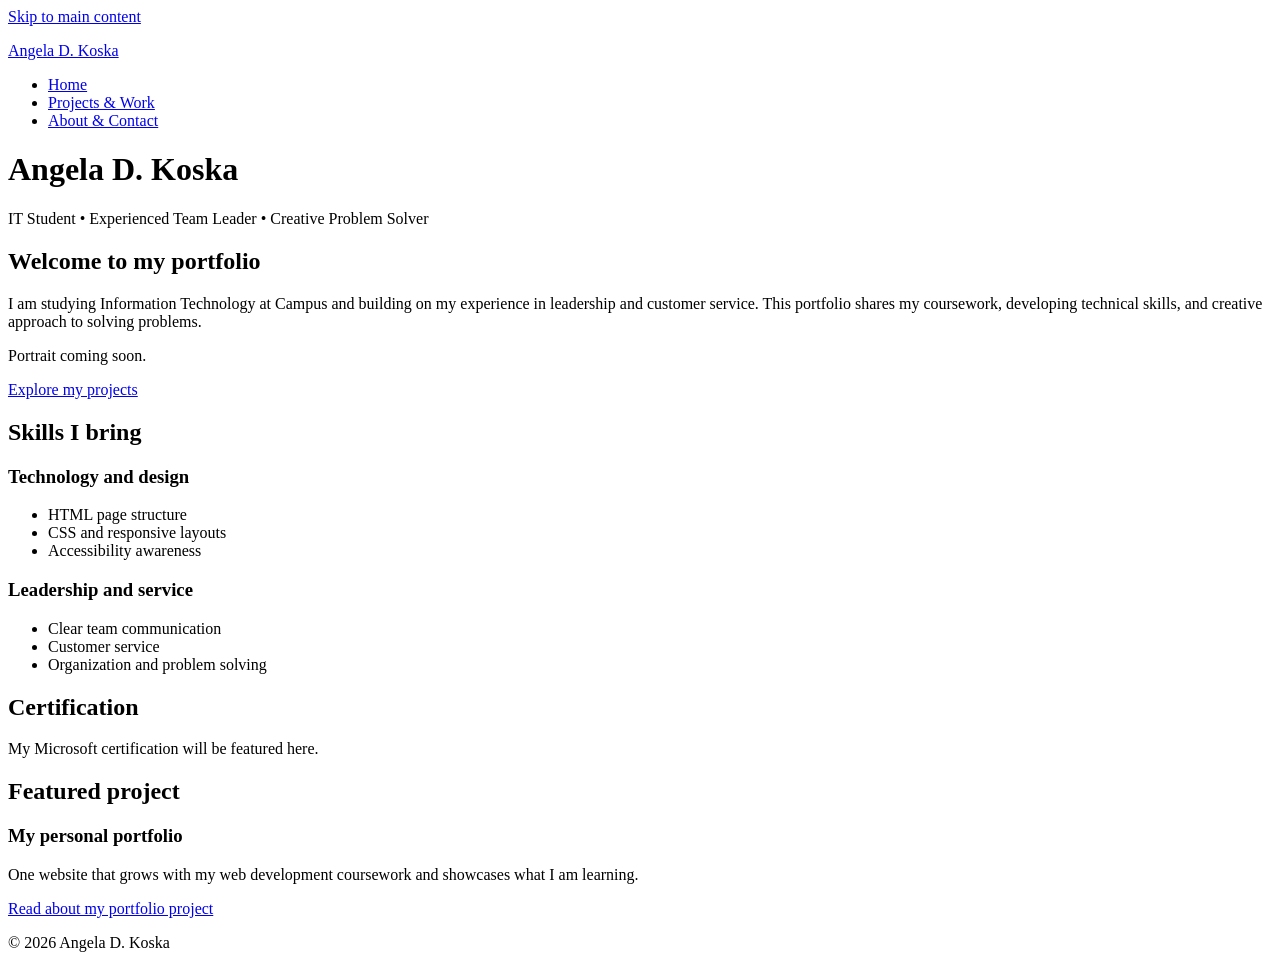
==== index.html @ c7b615ef "Add files" ====
<!DOCTYPE html>
<html lang="en">
<head>
  <meta charset="UTF-8">
  <meta name="viewport" content="width=device-width, initial-scale=1.0">
  <meta name="description" content="Angela D. Koska’s IT portfolio: education, leadership experience, and web development projects.">
  <title>Home | Angela D. Koska</title>
</head>
<body>
  <a href="#main-content">Skip to main content</a>
  <header>
    <p><a href="index.html">Angela D. Koska</a></p>
    <nav aria-label="Main navigation">
      <ul>
        <li><a href="index.html" aria-current="page">Home</a></li>
        <li><a href="projects.html">Projects & Work</a></li>
        <li><a href="about.html">About & Contact</a></li>
      </ul>
    </nav>
  </header>
  <main id="main-content">
    <h1>Angela D. Koska</h1>
    <p>IT Student • Experienced Team Leader • Creative Problem Solver</p>
    <section aria-labelledby="welcome-heading">
      <h2 id="welcome-heading">Welcome to my portfolio</h2>
      <p>I am studying Information Technology at Campus and building on my experience in leadership and customer service. This portfolio shares my coursework, developing technical skills, and creative approach to solving problems.</p>
      <!-- Add the chosen portrait here with meaningful alt text. -->
      <p>Portrait coming soon.</p>
      <p><a href="projects.html">Explore my projects</a></p>
    </section>
    <section aria-labelledby="skills-heading">
      <h2 id="skills-heading">Skills I bring</h2>
      <h3>Technology and design</h3>
      <ul><li>HTML page structure</li><li>CSS and responsive layouts</li><li>Accessibility awareness</li></ul>
      <h3>Leadership and service</h3>
      <ul><li>Clear team communication</li><li>Customer service</li><li>Organization and problem solving</li></ul>
    </section>
    <section aria-labelledby="certification-heading">
      <h2 id="certification-heading">Certification</h2>
      <p>My Microsoft certification will be featured here.</p>
      <!-- Add the verified certification title and image before final publication. -->
    </section>
    <section aria-labelledby="featured-heading">
      <h2 id="featured-heading">Featured project</h2>
      <h3>My personal portfolio</h3>
      <p>One website that grows with my web development coursework and showcases what I am learning.</p>
      <a href="projects.html#portfolio-project">Read about my portfolio project</a>
    </section>
  </main>
  <footer>
    <p>© 2026 Angela D. Koska</p>
  </footer>
</body>
</html>
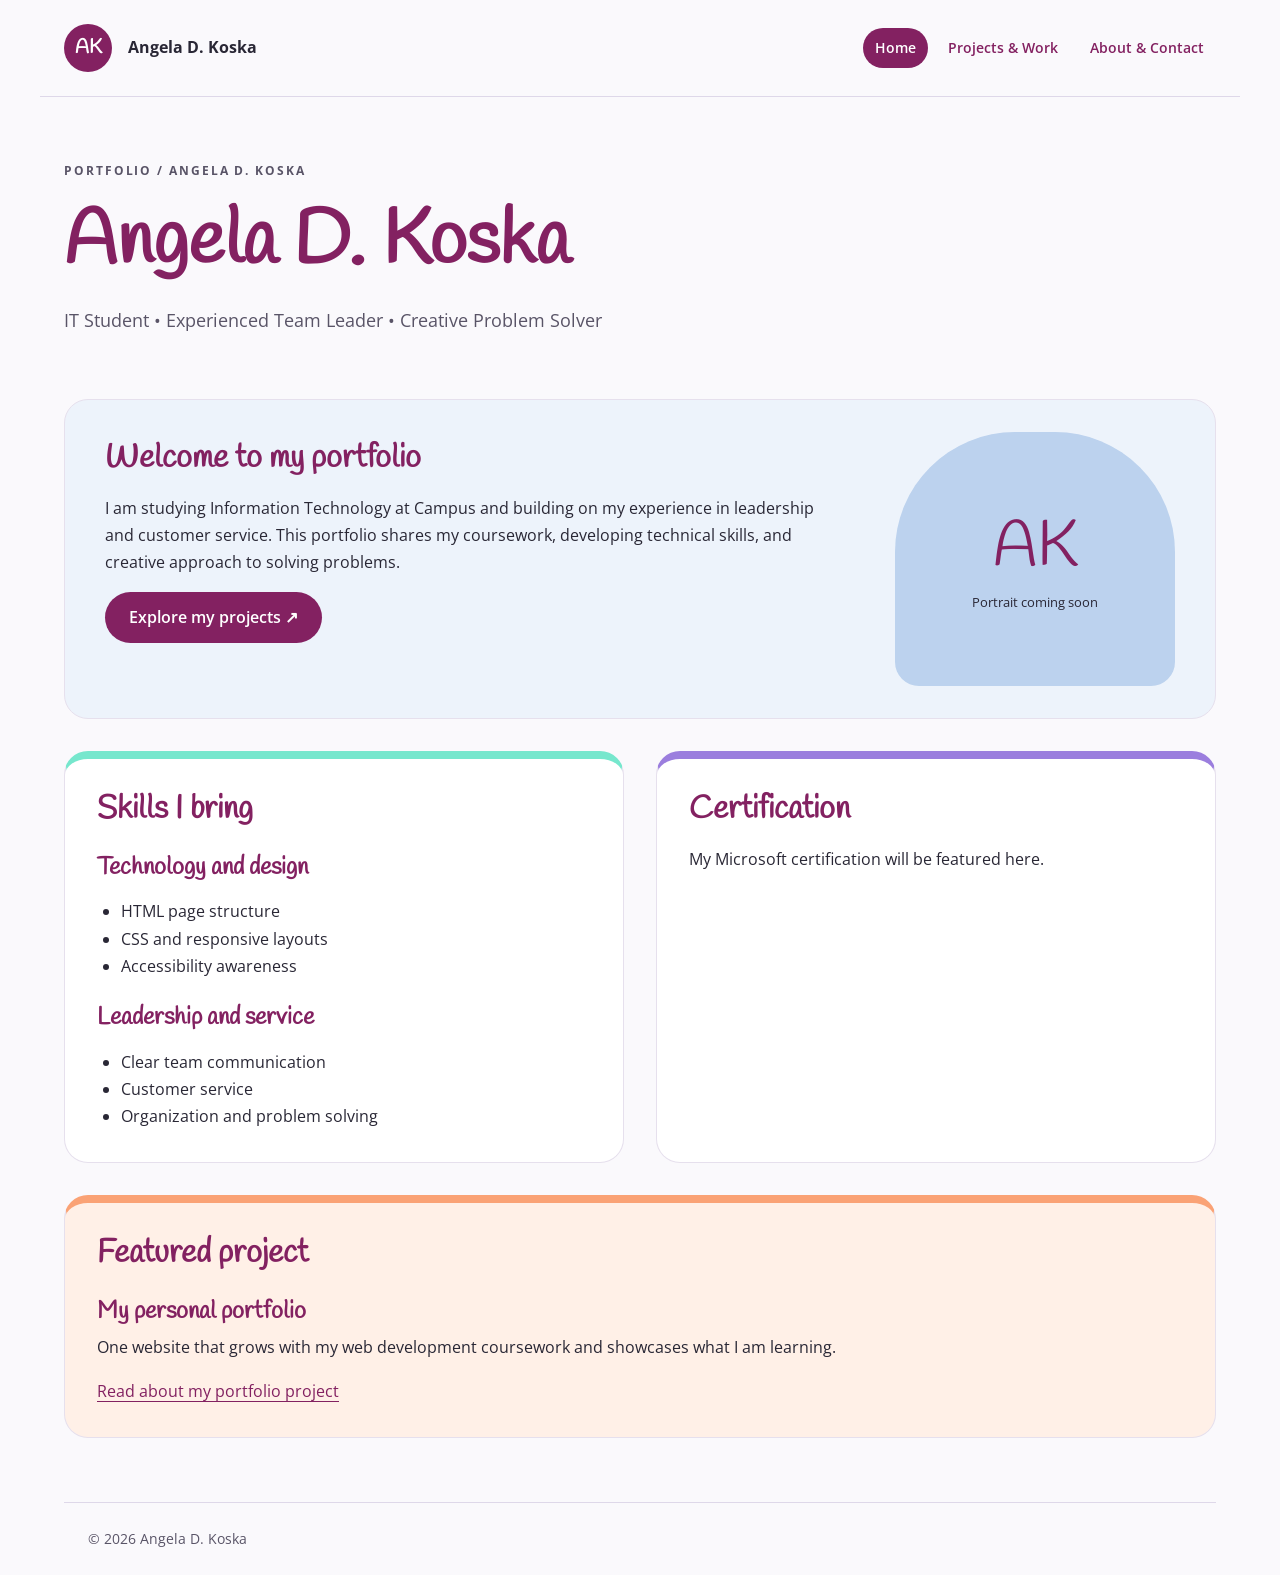
==== commit a94c7538: "Style portfolio with personal palette and responsive Milestone 2 layouts" ====
--- a/index.html
+++ b/index.html
@@ -5,11 +5,15 @@
   <meta name="viewport" content="width=device-width, initial-scale=1.0">
   <meta name="description" content="Angela D. Koska’s IT portfolio: education, leadership experience, and web development projects.">
   <title>Home | Angela D. Koska</title>
+  <link rel="preconnect" href="https://fonts.googleapis.com">
+  <link rel="preconnect" href="https://fonts.gstatic.com" crossorigin>
+  <link href="https://fonts.googleapis.com/css2?family=Handlee&amp;family=Open+Sans:wght@400;600;700&amp;display=swap" rel="stylesheet">
+  <link rel="stylesheet" href="styles.css">
 </head>
 <body>
-  <a href="#main-content">Skip to main content</a>
-  <header>
-    <p><a href="index.html">Angela D. Koska</a></p>
+  <a class="skip-link" href="#main-content">Skip to main content</a>
+  <header class="site-header">
+    <p class="brand"><a href="index.html"><span class="monogram" aria-hidden="true">AK</span> Angela D. Koska</a></p>
     <nav aria-label="Main navigation">
       <ul>
         <li><a href="index.html" aria-current="page">Home</a></li>
@@ -18,37 +22,38 @@
       </ul>
     </nav>
   </header>
-  <main id="main-content">
-    <h1>Angela D. Koska</h1>
-    <p>IT Student • Experienced Team Leader • Creative Problem Solver</p>
-    <section aria-labelledby="welcome-heading">
+  <main id="main-content" class="page-layout">
+    <div class="page-intro"><p class="eyebrow">PORTFOLIO / ANGELA D. KOSKA</p><h1>Angela D. Koska</h1>
+    <p class="tagline">IT Student • Experienced Team Leader • Creative Problem Solver</p></div>
+    <section class="welcome-card" aria-labelledby="welcome-heading">
       <h2 id="welcome-heading">Welcome to my portfolio</h2>
       <p>I am studying Information Technology at Campus and building on my experience in leadership and customer service. This portfolio shares my coursework, developing technical skills, and creative approach to solving problems.</p>
       <!-- Add the chosen portrait here with meaningful alt text. -->
-      <p>Portrait coming soon.</p>
-      <p><a href="projects.html">Explore my projects</a></p>
+      <div class="portrait-placeholder" role="img" aria-label="Portrait placeholder for Angela D. Koska"><span aria-hidden="true">AK</span><small>Portrait coming soon</small></div>
+      <p><a class="button" href="projects.html">Explore my projects <span aria-hidden="true">↗</span></a></p>
     </section>
-    <section aria-labelledby="skills-heading">
+    <section class="skills-card" aria-labelledby="skills-heading">
       <h2 id="skills-heading">Skills I bring</h2>
       <h3>Technology and design</h3>
       <ul><li>HTML page structure</li><li>CSS and responsive layouts</li><li>Accessibility awareness</li></ul>
       <h3>Leadership and service</h3>
       <ul><li>Clear team communication</li><li>Customer service</li><li>Organization and problem solving</li></ul>
     </section>
-    <section aria-labelledby="certification-heading">
+    <section class="certification-card" aria-labelledby="certification-heading">
       <h2 id="certification-heading">Certification</h2>
       <p>My Microsoft certification will be featured here.</p>
       <!-- Add the verified certification title and image before final publication. -->
     </section>
-    <section aria-labelledby="featured-heading">
+    <section class="featured-card" aria-labelledby="featured-heading">
       <h2 id="featured-heading">Featured project</h2>
       <h3>My personal portfolio</h3>
       <p>One website that grows with my web development coursework and showcases what I am learning.</p>
       <a href="projects.html#portfolio-project">Read about my portfolio project</a>
     </section>
   </main>
-  <footer>
+  <footer class="site-footer">
     <p>© 2026 Angela D. Koska</p>
   </footer>
 </body>
 </html>
+
--- a/styles.css
+++ b/styles.css
@@ -0,0 +1,72 @@
+/* Angela D. Koska | Milestone 2
+   8px spacing scale; mobile-first; shared by all three pages. */
+:root {
+  --blue: #bcd2ee; --lavender: #9b7ede; --plum: #832161;
+  --peach: #faa275; --mint: #76e7cd; --paper: #faf9fc;
+  --ink: #292735; --muted: #595467; --white: #fff;
+  --space: 8px; --radius: 24px;
+}
+* { box-sizing: border-box; }
+body { margin: 0; background: var(--paper); color: var(--ink); font: 1rem/1.7 'Open Sans', sans-serif; }
+a { color: var(--plum); text-underline-offset: 4px; }
+a:hover { text-decoration-thickness: 2px; }
+a:focus-visible { outline: 3px solid var(--plum); outline-offset: 5px; border-radius: 4px; }
+h1, h2, h3 { font-family: 'Handlee', cursive; line-height: 1.2; color: var(--plum); }
+h1 { font-size: clamp(2.5rem, 6vw, 4.75rem); margin: 8px 0 16px; }
+h2 { font-size: 2rem; margin: 0 0 16px; }
+h3 { font-size: 1.5rem; margin: 24px 0 8px; }
+p { margin: 0 0 16px; }
+ul { padding-left: 24px; }
+img { display: block; max-width: 100%; height: auto; }
+.skip-link { position: absolute; top: 8px; left: 8px; padding: 8px 16px; background: white; transform: translateY(-180%); z-index: 10; }
+.skip-link:focus { transform: translateY(0); }
+.site-header { max-width: 1200px; margin: auto; padding: 24px; display: flex; flex-direction: column; gap: 16px; border-bottom: 1px solid #ded8e9; }
+.brand { margin: 0; font-weight: 700; }
+.brand a { display: flex; align-items: center; gap: 16px; color: var(--ink); text-decoration: none; }
+.monogram { display: inline-grid; place-items: center; width: 48px; height: 48px; background: var(--plum); color: white; border-radius: 50%; font-family: 'Handlee', cursive; font-size: 1.25rem; }
+nav ul { display: flex; flex-wrap: wrap; gap: 8px; padding: 0; margin: 0; list-style: none; }
+nav a { display: block; padding: 8px 12px; text-decoration: none; font-size: .875rem; font-weight: 600; border-radius: 24px; }
+nav a[aria-current='page'] { color: white; background: var(--plum); }
+nav a:hover { box-shadow: inset 0 0 0 2px var(--plum); }
+#main-content { max-width: 1200px; margin: auto; padding: 40px 24px 64px; }
+.page-layout { display: grid; gap: 24px; }
+.page-intro { padding: 8px 0 16px; }
+.eyebrow { font-size: .75rem; font-weight: 700; letter-spacing: .16em; color: var(--muted); }
+.tagline { max-width: 640px; font-size: 1.125rem; color: var(--muted); }
+section { background: white; padding: 24px; border-radius: var(--radius); border: 1px solid #e6e0ed; min-width: 0; }
+section > :last-child { margin-bottom: 0; }
+.welcome-card { background: #edf3fb; position: relative; }
+.portrait-placeholder { display: grid; place-content: center; text-align: center; min-height: 200px; margin: 24px 0; border-radius: 120px 120px 24px 24px; background: var(--blue); color: var(--plum); }
+.portrait-placeholder span { font: 4rem 'Handlee', cursive; }
+.portrait-placeholder small { color: var(--ink); }
+.button { display: inline-block; background: var(--plum); color: white; padding: 12px 24px; border-radius: 32px; text-decoration: none; font-weight: 600; }
+.button:hover { background: #67204f; }
+.skills-card { border-top: 8px solid var(--mint); }
+.certification-card { border-top: 8px solid var(--lavender); }
+.featured-card { background: #fff0e7; border-top: 8px solid var(--peach); }
+.project-grid { display: grid; gap: 24px; margin-top: 32px; }
+.project-grid article { padding: 24px; border-radius: 16px; background: #f4f0fb; border-top: 6px solid var(--lavender); min-width: 0; }
+.project-grid article:nth-child(2) { background: #eafbf6; border-color: var(--mint); }
+.project-grid article:nth-child(3) { background: #fff0e7; border-color: var(--peach); }
+.project-grid h3 { margin-top: 0; }
+.site-footer { max-width: 1152px; margin: auto; border-top: 1px solid #ded8e9; padding: 24px; font-size: .875rem; color: var(--muted); }
+.site-footer p { margin: 0; }
+/* Tablet: two-column content and a horizontal header. */
+@media (min-width: 768px) {
+  .site-header { flex-direction: row; align-items: center; justify-content: space-between; }
+  .page-layout { grid-template-columns: repeat(2, minmax(0, 1fr)); }
+  .page-intro, .welcome-card, .featured-card, .projects-section { grid-column: 1 / -1; }
+  section { padding: 32px; }
+  .welcome-card { padding-right: 288px; min-height: 320px; }
+  .portrait-placeholder { position: absolute; right: 32px; top: 32px; width: 216px; height: calc(100% - 64px); margin: 0; }
+  .project-grid { grid-template-columns: repeat(2, minmax(0, 1fr)); }
+  section[aria-labelledby='story-heading'] { grid-column: 1 / -1; }
+}
+/* Desktop: three project columns and roomier composition. */
+@media (min-width: 1100px) {
+  #main-content { padding-top: 56px; }
+  .project-grid { grid-template-columns: repeat(3, minmax(0, 1fr)); }
+  .welcome-card { padding: 40px 384px 40px 40px; }
+  .portrait-placeholder { width: 280px; right: 40px; }
+  .page-layout { gap: 32px; }
+}
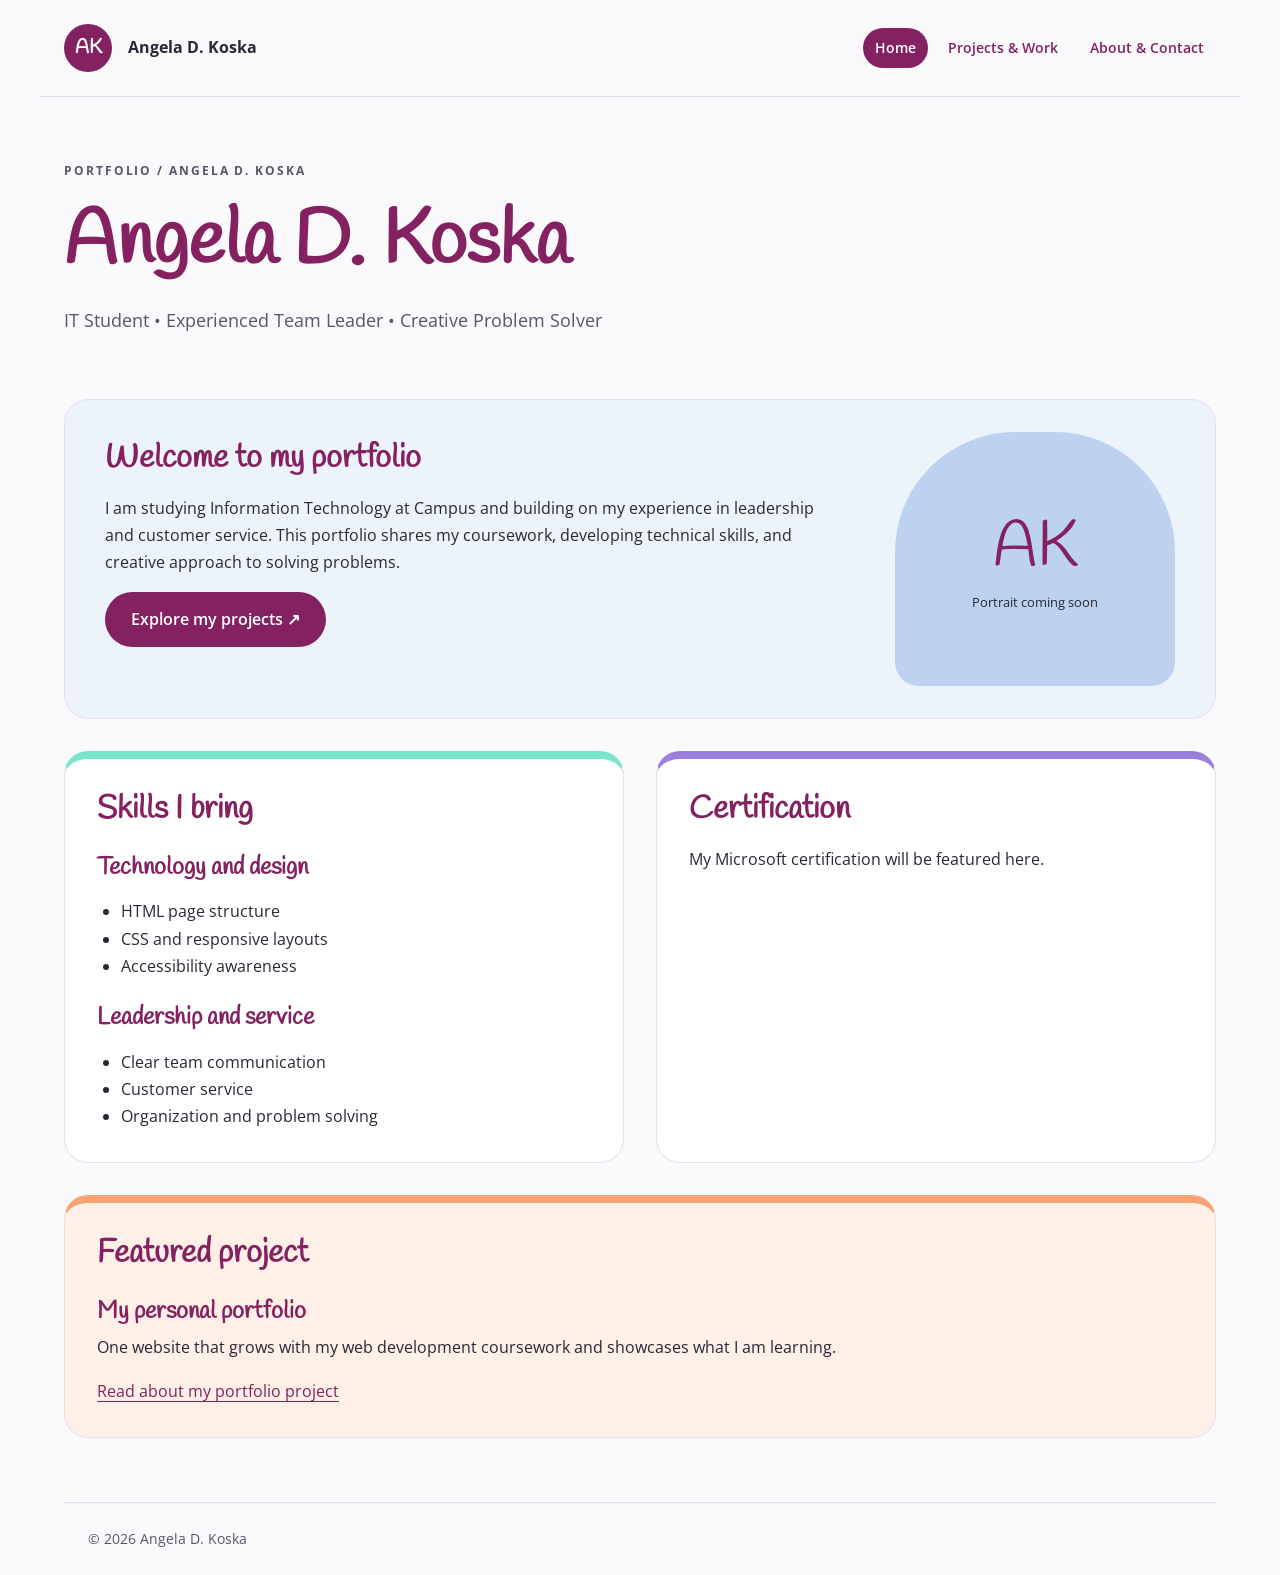
==== commit 0297b1de: "Add accessible practice contact form and Milestone 3 design documentation" ====
--- a/index.html
+++ b/index.html
@@ -22,7 +22,7 @@
       </ul>
     </nav>
   </header>
-  <main id="main-content" class="page-layout">
+  <main id="main-content" class="page-layout" tabindex="-1">
     <div class="page-intro"><p class="eyebrow">PORTFOLIO / ANGELA D. KOSKA</p><h1>Angela D. Koska</h1>
     <p class="tagline">IT Student • Experienced Team Leader • Creative Problem Solver</p></div>
     <section class="welcome-card" aria-labelledby="welcome-heading">
@@ -57,3 +57,4 @@
 </body>
 </html>
 
+
--- a/styles.css
+++ b/styles.css
@@ -1,4 +1,4 @@
-/* Angela D. Koska | Milestone 2
+/* Angela D. Koska | Milestones 2 and 3
    8px spacing scale; mobile-first; shared by all three pages. */
 :root {
   --blue: #bcd2ee; --lavender: #9b7ede; --plum: #832161;
@@ -70,3 +70,28 @@
   .portrait-placeholder { width: 280px; right: 40px; }
   .page-layout { gap: 32px; }
 }
+
+
+/* Milestone 3: form grouping, clear errors, and keyboard access. */
+[hidden] { display: none !important; }
+button, input, textarea { font: inherit; }
+button { cursor: pointer; }
+.button { border: 2px solid transparent; max-width: 100%; white-space: normal; }
+input, textarea { display: block; width: 100%; min-width: 0; padding: 12px; border: 2px solid var(--muted); border-radius: 8px; background: white; color: var(--ink); }
+textarea { resize: vertical; }
+input:focus-visible, textarea:focus-visible, button:focus-visible { outline: 3px solid var(--plum); outline-offset: 4px; }
+fieldset { min-width: 0; border: 0; padding: 0; margin: 0; }
+legend { font-weight: 700; padding: 0; margin-bottom: 16px; }
+label { display: block; font-weight: 600; margin-bottom: 8px; }
+.form-field { margin-bottom: 24px; }
+.field-hint { color: var(--muted); font-size: .875rem; margin-top: 8px; }
+.field-error { color: #a11832; font-weight: 600; margin-top: 8px; }
+[aria-invalid='true'] { border-color: #a11832; border-style: dashed; }
+#form-status:not(:empty) { margin-top: 24px; padding: 16px; border-left: 4px solid var(--plum); background: #f4f0fb; }
+section[aria-labelledby='contact-heading'] { grid-column: 1 / -1; }
+#contact-form { max-width: 720px; }
+#main-content:focus { outline: none; }
+@media (forced-colors: active) {
+  a:focus-visible, button:focus-visible, input:focus-visible, textarea:focus-visible { outline-color: Highlight; }
+  .button, nav a[aria-current='page'] { border: 2px solid ButtonText; }
+}
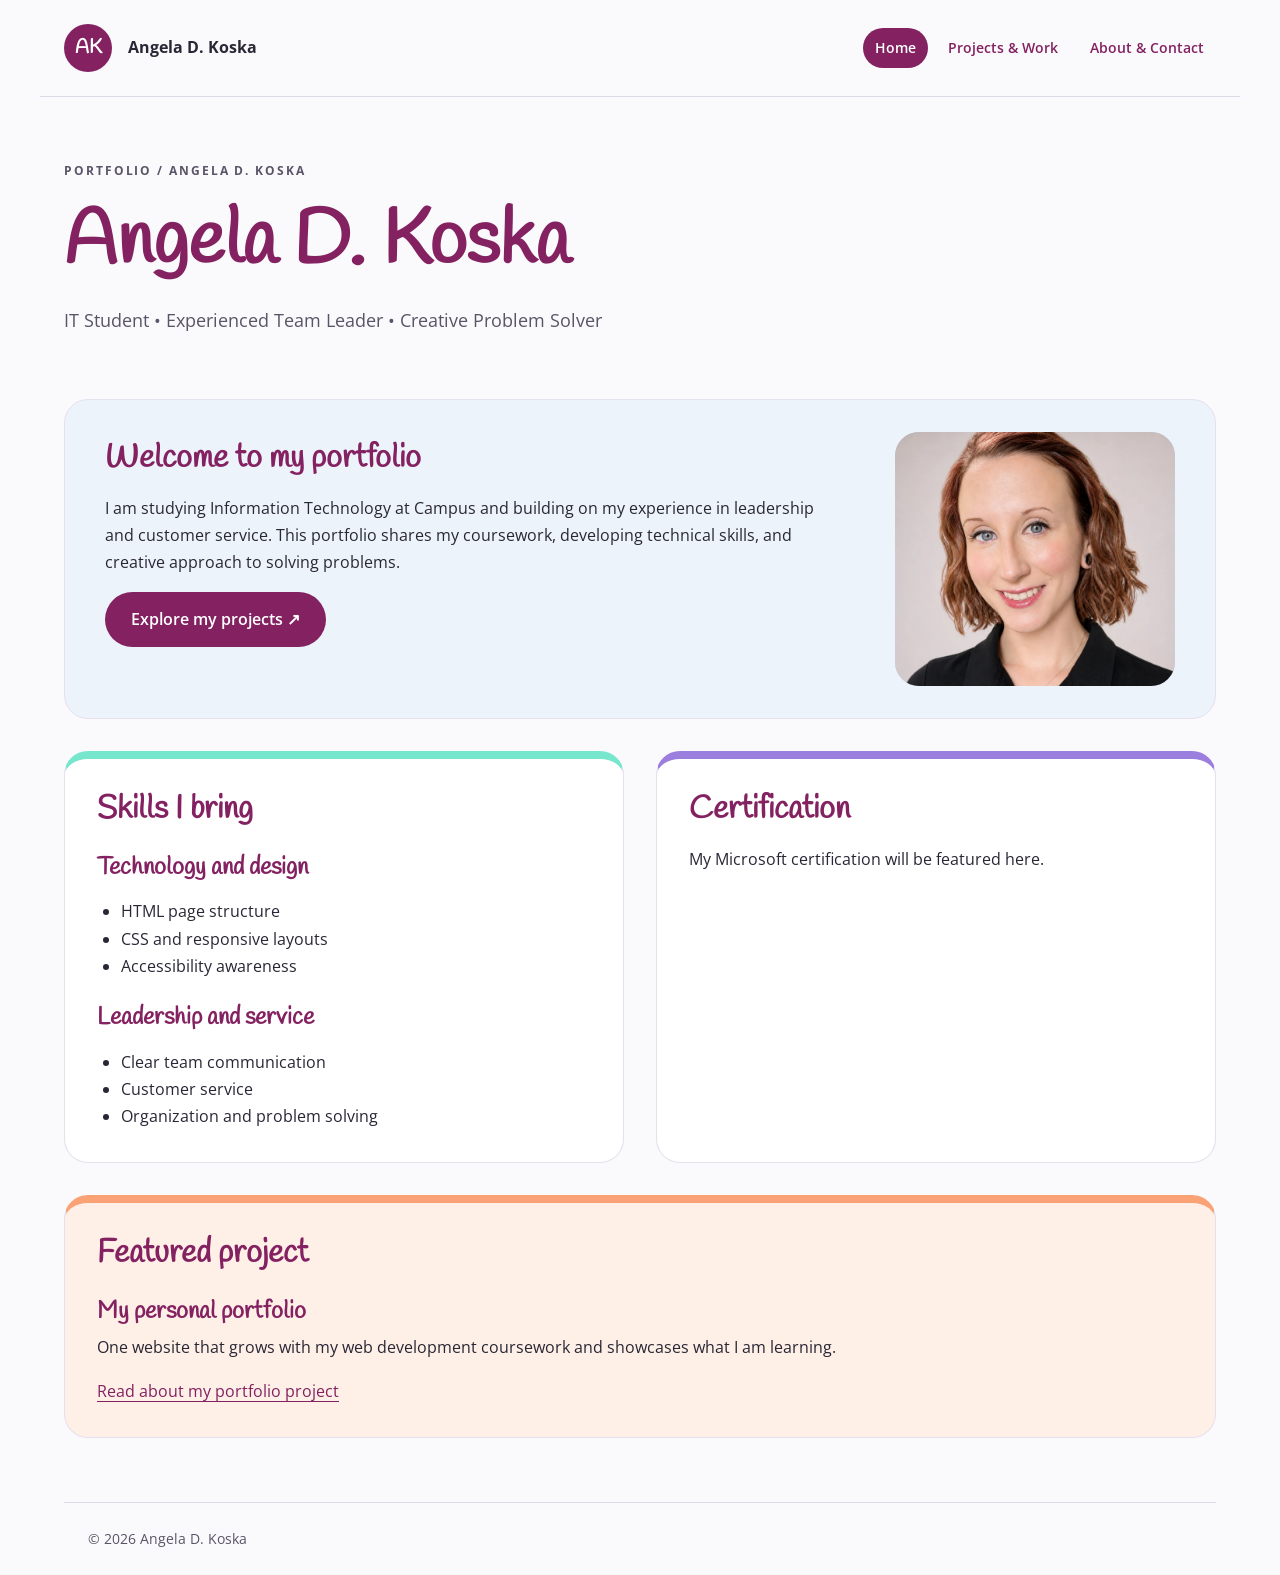
==== commit eae7b39f: "Add responsive portfolio headshot" ====
--- a/index.html
+++ b/index.html
@@ -28,8 +28,9 @@
     <section class="welcome-card" aria-labelledby="welcome-heading">
       <h2 id="welcome-heading">Welcome to my portfolio</h2>
       <p>I am studying Information Technology at Campus and building on my experience in leadership and customer service. This portfolio shares my coursework, developing technical skills, and creative approach to solving problems.</p>
-      <!-- Add the chosen portrait here with meaningful alt text. -->
-      <div class="portrait-placeholder" role="img" aria-label="Portrait placeholder for Angela D. Koska"><span aria-hidden="true">AK</span><small>Portrait coming soon</small></div>
+      <figure class="portrait">
+        <img src="assets/angela-koska-headshot.webp" alt="Professional headshot of Angela D. Koska wearing a black shirt with her signature logo.">
+      </figure>
       <p><a class="button" href="projects.html">Explore my projects <span aria-hidden="true">↗</span></a></p>
     </section>
     <section class="skills-card" aria-labelledby="skills-heading">
--- a/styles.css
+++ b/styles.css
@@ -36,9 +36,8 @@
 section { background: white; padding: 24px; border-radius: var(--radius); border: 1px solid #e6e0ed; min-width: 0; }
 section > :last-child { margin-bottom: 0; }
 .welcome-card { background: #edf3fb; position: relative; }
-.portrait-placeholder { display: grid; place-content: center; text-align: center; min-height: 200px; margin: 24px 0; border-radius: 120px 120px 24px 24px; background: var(--blue); color: var(--plum); }
-.portrait-placeholder span { font: 4rem 'Handlee', cursive; }
-.portrait-placeholder small { color: var(--ink); }
+.portrait { display: grid; place-items: center; width: min(100%, 360px); margin: 24px auto; overflow: hidden; border-radius: 24px; background: var(--blue); }
+.portrait img { width: 100%; height: auto; object-fit: contain; }
 .button { display: inline-block; background: var(--plum); color: white; padding: 12px 24px; border-radius: 32px; text-decoration: none; font-weight: 600; }
 .button:hover { background: #67204f; }
 .skills-card { border-top: 8px solid var(--mint); }
@@ -58,7 +57,8 @@
   .page-intro, .welcome-card, .featured-card, .projects-section { grid-column: 1 / -1; }
   section { padding: 32px; }
   .welcome-card { padding-right: 288px; min-height: 320px; }
-  .portrait-placeholder { position: absolute; right: 32px; top: 32px; width: 216px; height: calc(100% - 64px); margin: 0; }
+  .portrait { position: absolute; right: 32px; top: 32px; width: 216px; height: calc(100% - 64px); margin: 0; }
+  .portrait img { width: 100%; height: 100%; object-fit: contain; }
   .project-grid { grid-template-columns: repeat(2, minmax(0, 1fr)); }
   section[aria-labelledby='story-heading'] { grid-column: 1 / -1; }
 }
@@ -67,7 +67,7 @@
   #main-content { padding-top: 56px; }
   .project-grid { grid-template-columns: repeat(3, minmax(0, 1fr)); }
   .welcome-card { padding: 40px 384px 40px 40px; }
-  .portrait-placeholder { width: 280px; right: 40px; }
+  .portrait { width: 280px; right: 40px; }
   .page-layout { gap: 32px; }
 }
 
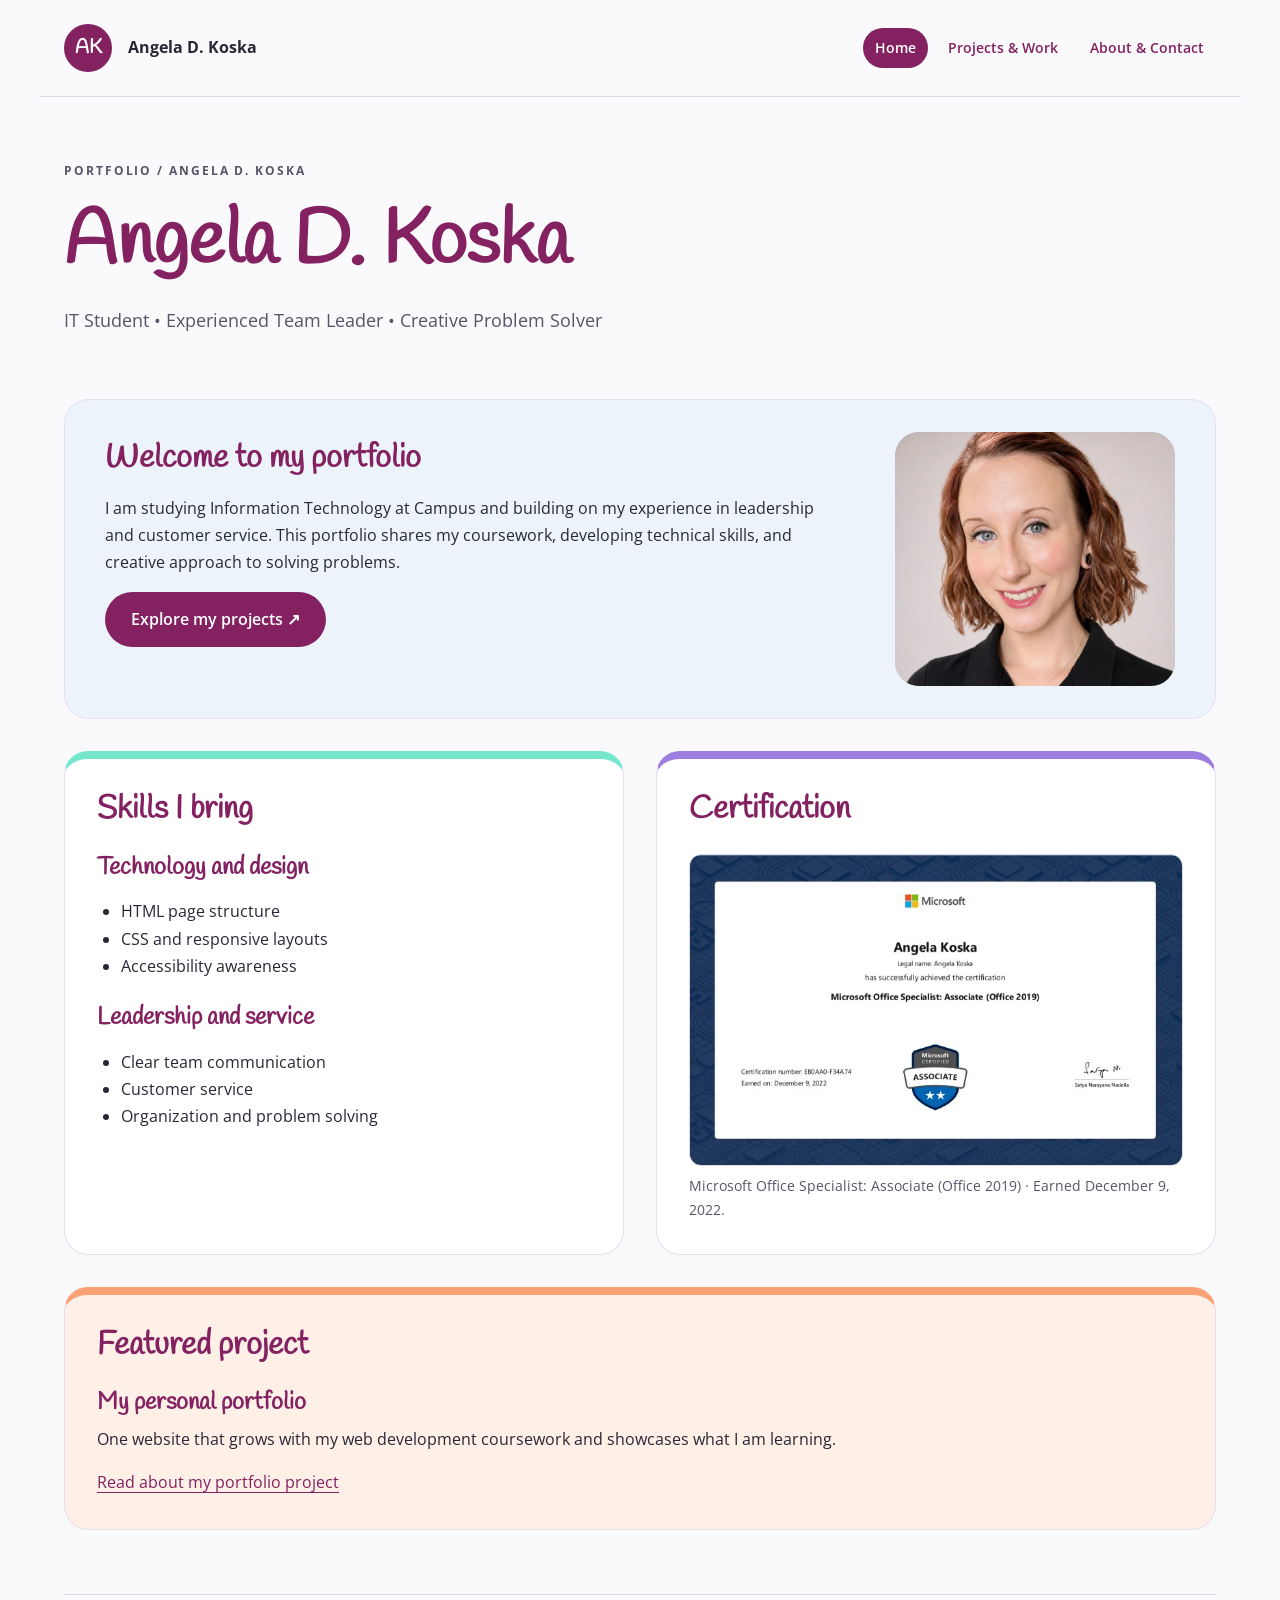
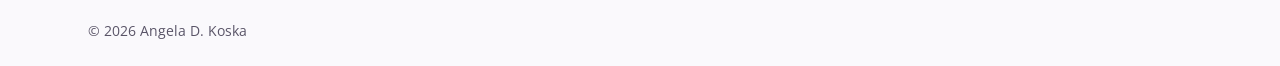
==== commit b10c707b: "Add Microsoft Office Specialist certificate" ====
--- a/index.html
+++ b/index.html
@@ -42,8 +42,10 @@
     </section>
     <section class="certification-card" aria-labelledby="certification-heading">
       <h2 id="certification-heading">Certification</h2>
-      <p>My Microsoft certification will be featured here.</p>
-      <!-- Add the verified certification title and image before final publication. -->
+      <figure class="certificate-display">
+        <img src="assets/microsoft-office-specialist-associate.webp" alt="Microsoft Office Specialist: Associate (Office 2019) certificate awarded to Angela Koska on December 9, 2022.">
+        <figcaption>Microsoft Office Specialist: Associate (Office 2019) · Earned December 9, 2022.</figcaption>
+      </figure>
     </section>
     <section class="featured-card" aria-labelledby="featured-heading">
       <h2 id="featured-heading">Featured project</h2>
--- a/styles.css
+++ b/styles.css
@@ -42,6 +42,9 @@
 .button:hover { background: #67204f; }
 .skills-card { border-top: 8px solid var(--mint); }
 .certification-card { border-top: 8px solid var(--lavender); }
+.certificate-display { margin: 24px 0 0; }
+.certificate-display img { width: 100%; height: auto; border: 1px solid #ded8e9; border-radius: 12px; }
+.certificate-display figcaption { margin-top: 8px; color: var(--muted); font-size: .875rem; }
 .featured-card { background: #fff0e7; border-top: 8px solid var(--peach); }
 .project-grid { display: grid; gap: 24px; margin-top: 32px; }
 .project-grid article { padding: 24px; border-radius: 16px; background: #f4f0fb; border-top: 6px solid var(--lavender); min-width: 0; }
